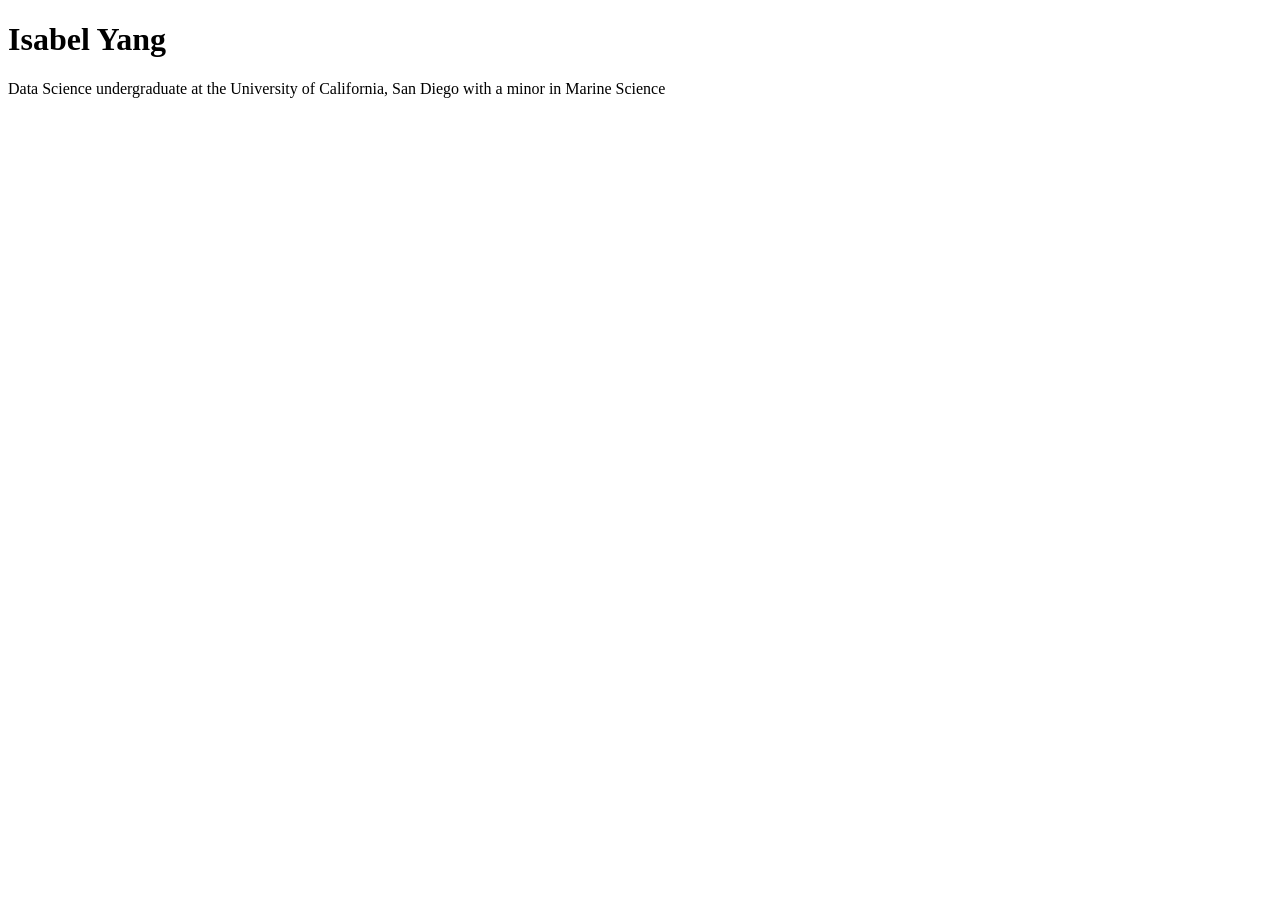
==== index.html @ 8c32e607 "setup initial website" ====
<!DOCTYPE html>
<html lang="en">
<head>
    <meta charset="UTF-8">
    <meta name="viewport" content="width=device-width, initial-scale=1.0">
    <title>Isabel Yang: Personal Site and Portfolio</title>
</head>
<body>
    <h1> Isabel Yang</h1>
    <p> Data Science undergraduate at the University of California, San Diego with a minor in Marine Science </p>
</body>
</html>
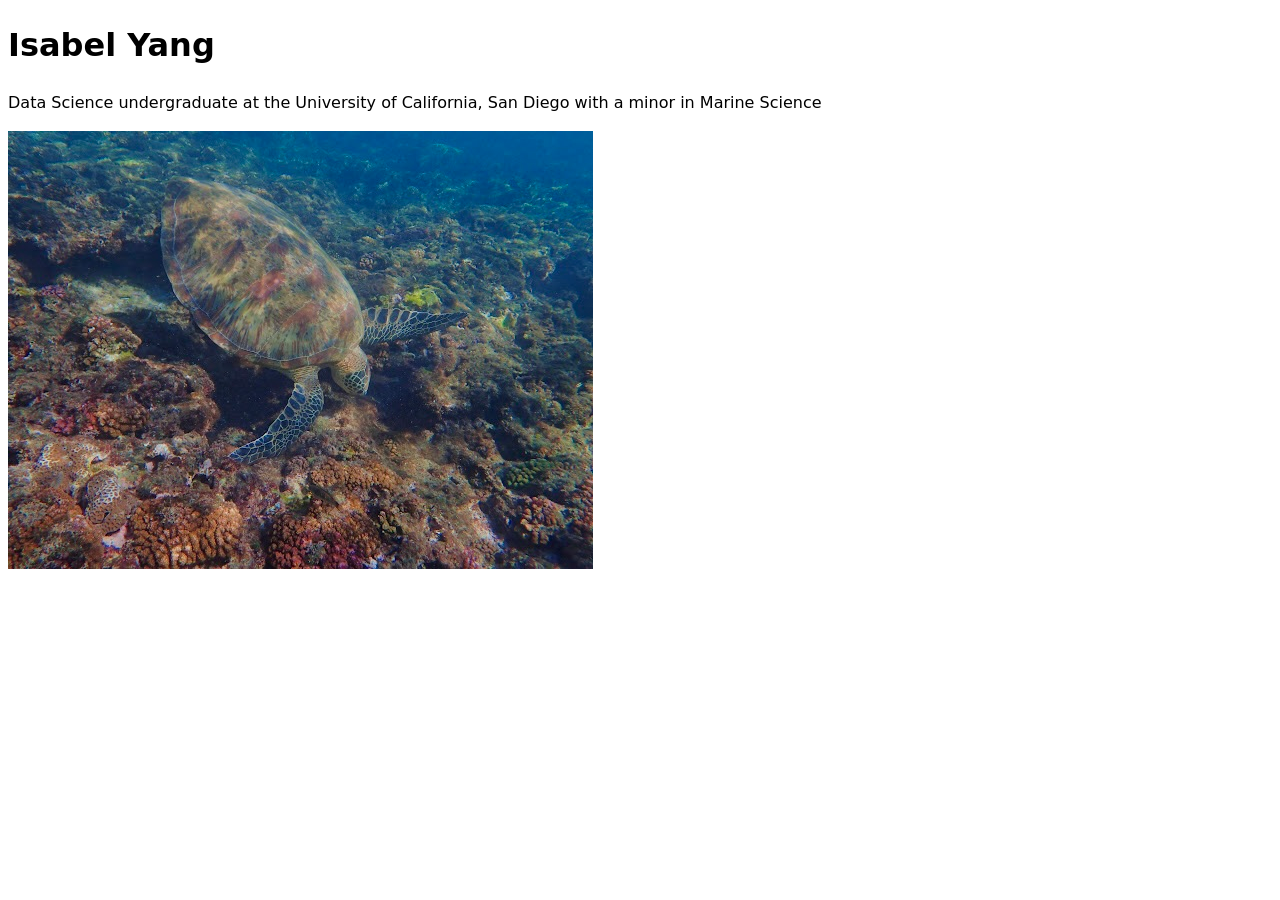
==== commit 5873b816: "added contact and projects pages" ====
--- a/index.html
+++ b/index.html
@@ -4,9 +4,12 @@
     <meta charset="UTF-8">
     <meta name="viewport" content="width=device-width, initial-scale=1.0">
     <title>Isabel Yang: Personal Site and Portfolio</title>
+    <link rel="stylesheet" href="style.css">
 </head>
 <body>
     <h1> Isabel Yang</h1>
     <p> Data Science undergraduate at the University of California, San Diego with a minor in Marine Science </p>
+    <img src="images/turtle.jpg" alt="Image of a turtle I saw while snorkeling">
 </body>
+
 </html>
--- a/style.css
+++ b/style.css
@@ -0,0 +1,6 @@
+body {
+  /* Set line height to 1.5 times the font size
+	   and use the OS’s UI font as the website font
+	 */
+  font: 100%/1.5 system-ui;
+}
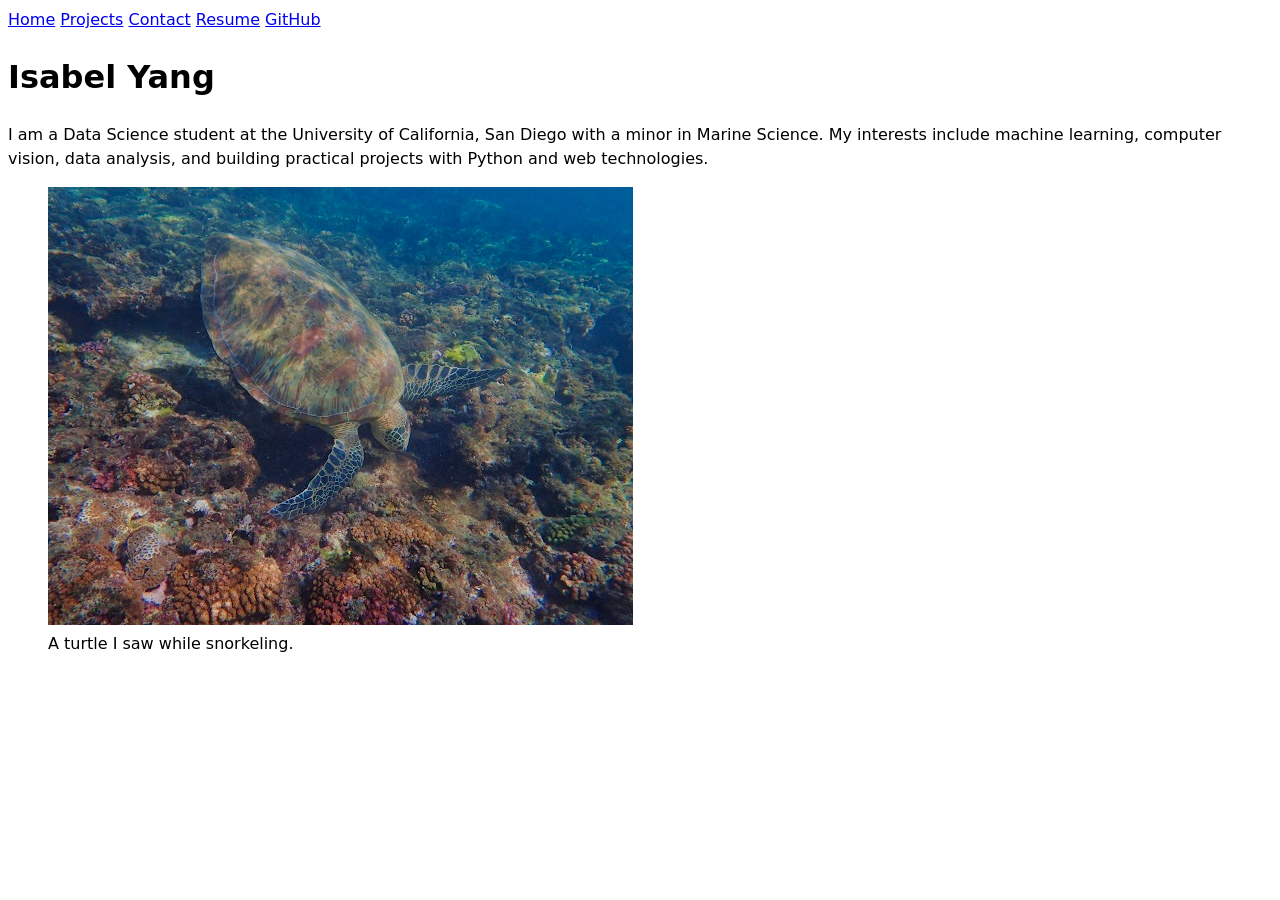
==== commit 79aac394: "minor updates" ====
--- a/index.html
+++ b/index.html
@@ -7,9 +7,25 @@
     <link rel="stylesheet" href="style.css">
 </head>
 <body>
-    <h1> Isabel Yang</h1>
-    <p> Data Science undergraduate at the University of California, San Diego with a minor in Marine Science </p>
-    <img src="images/turtle.jpg" alt="Image of a turtle I saw while snorkeling">
+    <nav>
+        <a href="./">Home</a>
+        <a href="./projects/">Projects</a>
+        <a href="./contact/">Contact</a>
+        <a href="./resume/">Resume</a>
+        <a href="https://github.com/iskabell" target="_blank" rel="noopener noreferrer">GitHub</a>
+    </nav>
+
+    <h1>Isabel Yang</h1>
+
+    <p>
+        I am a Data Science student at the University of California, San Diego with a
+        minor in Marine Science. My interests include machine learning, computer vision,
+        data analysis, and building practical projects with Python and web technologies.
+    </p>
+
+    <figure>
+        <img src="images/turtle.jpg" alt="A turtle I saw while snorkeling">
+        <figcaption>A turtle I saw while snorkeling.</figcaption>
+    </figure>
 </body>
-
 </html>
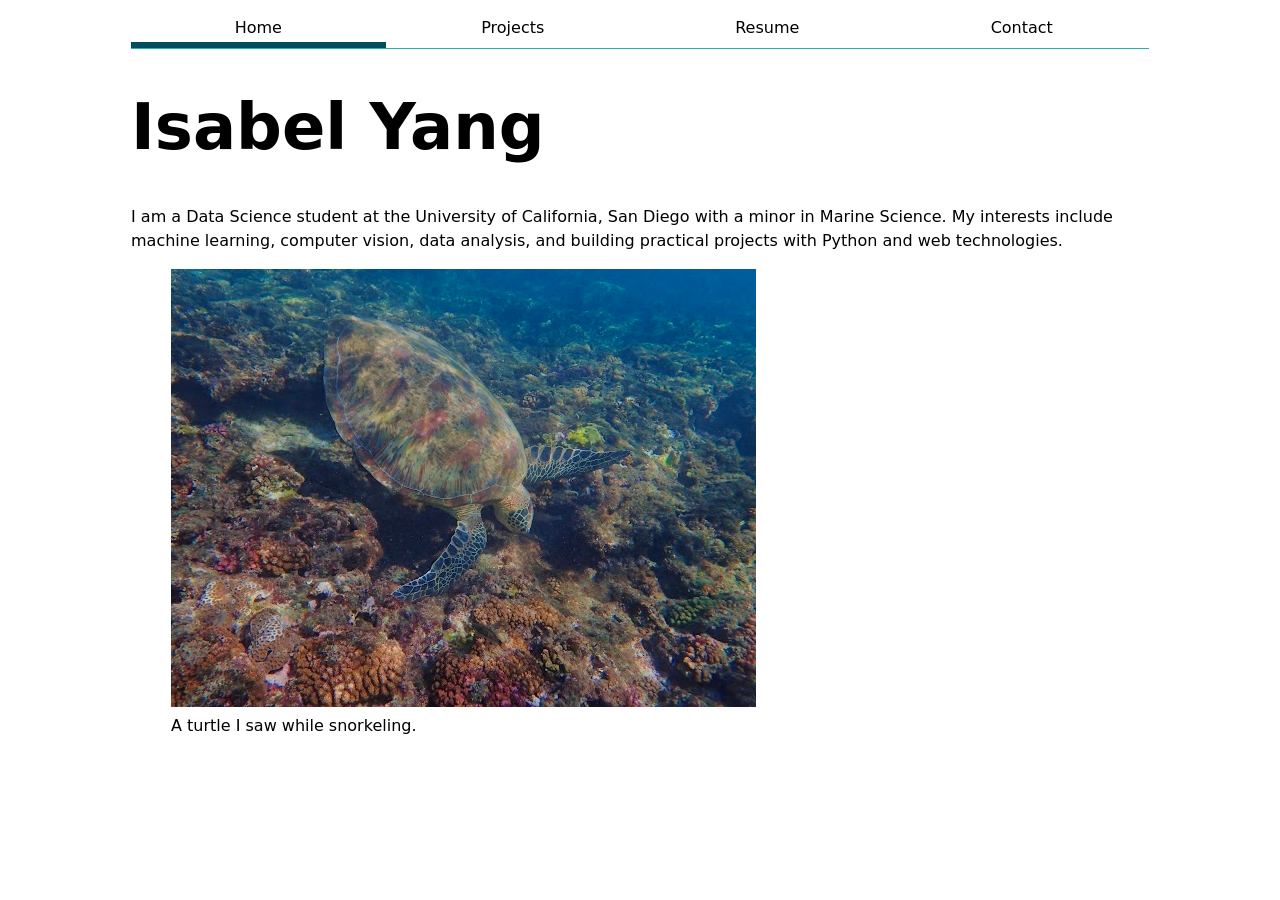
==== commit 74fff774: "updated styling on projects and resume page and added color to the nav bar" ====
--- a/index.html
+++ b/index.html
@@ -8,12 +8,13 @@
 </head>
 <body>
     <nav>
-        <a href="./">Home</a>
-        <a href="./projects/">Projects</a>
-        <a href="./contact/">Contact</a>
-        <a href="./resume/">Resume</a>
-        <a href="https://github.com/iskabell" target="_blank" rel="noopener noreferrer">GitHub</a>
-    </nav>
+        <ul>
+            <li><a href="index.html" class="current">Home</a></li>
+            <li><a href="projects/">Projects</a></li>
+            <li><a href="resume/">Resume</a></li>
+            <li><a href="contact/">Contact</a></li>
+        </ul>
+    </nav>  
 
     <h1>Isabel Yang</h1>
 
--- a/style.css
+++ b/style.css
@@ -1,6 +1,204 @@
+html {
+  --color-accent: #024D60;
+  accent-color: var(--color-accent);
+}
+
 body {
-  /* Set line height to 1.5 times the font size
-	   and use the OS’s UI font as the website font
-	 */
   font: 100%/1.5 system-ui;
+  max-width: 100ch;
+  margin-inline: auto;
+  padding-inline: 1em;
+}
+
+nav {
+  display: flex;
+  margin-bottom: 1.5em;
+  border-bottom: 1px solid #2CACAD;
+}
+
+nav ul,
+nav li {
+  display: contents;
+}
+
+nav a {
+  flex: 1;
+  text-decoration: none;
+  color: inherit;
+  text-align: center;
+  padding: 0.5em;
+}
+
+nav a.current {
+  border-bottom: 0.4em solid #024D60;
+  padding-bottom: 0.1em;
+}
+
+nav a:hover {
+  border-bottom: 0.4em solid #2CACAD;
+  padding-bottom: 0.1em;
+  background-color: #DFF8F7;
+}
+
+input,
+textarea,
+button {
+  font: inherit;
+}
+
+form {
+  display: grid;
+  grid-template-columns: auto 1fr;
+  gap: 1em;
+}
+
+form label {
+  display: grid;
+  grid-template-columns: subgrid;
+  grid-column: 1 / -1;
+  align-items: start;
+}
+
+form input,
+form textarea {
+  width: 100%;
+  box-sizing: border-box;
+}
+
+form button {
+  grid-column: 1 / -1;
+  justify-self: start;
+}
+
+h1,
+h2,
+h3,
+h4,
+h5,
+h6 {
+  line-height: 1.1;
+  text-wrap: balance;
+}
+
+h1 {
+  font-size: 400%;
+}
+
+.projects {
+  display: grid;
+  grid-template-columns: repeat(auto-fill, minmax(15em, 1fr));
+  gap: 1em;
+}
+
+.projects article {
+  display: grid;
+  grid-template-rows: subgrid;
+  grid-row: span 3;
+  gap: 1em;
+}
+
+.projects h2,
+.projects p {
+  margin: 0;
+}
+
+.projects img {
+  width: 100%;
+  height: auto;
+  display: block;
+}
+
+.resume {
+  display: grid;
+  gap: 1.5rem;
+}
+
+.resume-header {
+  padding-block: 0.5rem 1rem;
+  border-bottom: 3px solid #024D60;
+}
+
+.resume-header h1 {
+  margin: 0;
+}
+
+.resume-contact {
+  margin-top: 0.5rem;
+  color: #36525c;
+}
+
+.resume section {
+  background: #f7fbfc;
+  border: 1px solid #d7ecec;
+  border-left: 0.5rem solid #2CACAD;
+  border-radius: 0.5rem;
+  padding: 1rem 1.25rem;
+}
+
+.resume section h2 {
+  margin: 0 0 0.75rem 0;
+  color: #024D60;
+  font-size: 1.4rem;
+}
+
+.resume-entry {
+  margin-bottom: 1rem;
+}
+
+.resume-entry:last-child {
+  margin-bottom: 0;
+}
+
+.resume-entry header {
+  display: flex;
+  justify-content: space-between;
+  align-items: baseline;
+  gap: 1rem;
+  flex-wrap: wrap;
+  margin-bottom: 0.35rem;
+}
+
+.resume-entry h3 {
+  margin: 0;
+  font-size: 1.05rem;
+}
+
+.resume-entry .meta {
+  color: #4d6870;
+  font-size: 0.95rem;
+}
+
+.resume-entry p {
+  margin: 0.35rem 0 0 0;
+}
+
+.resume-entry ul {
+  margin: 0.5rem 0 0 1.2rem;
+  padding: 0;
+}
+
+.resume-entry li + li {
+  margin-top: 0.35rem;
+}
+
+.skills-grid {
+  display: grid;
+  grid-template-columns: repeat(auto-fit, minmax(16rem, 1fr));
+  gap: 0.75rem 1.5rem;
+}
+
+.skills-grid p {
+  margin: 0;
+}
+
+.resume strong {
+  color: black;
+  fot-weight: 700;
+}
+
+@media (max-width: 700px) {
+  .resume-entry header {
+    flex-direction: column;
+    gap: 0.2rem;
+  }
 }
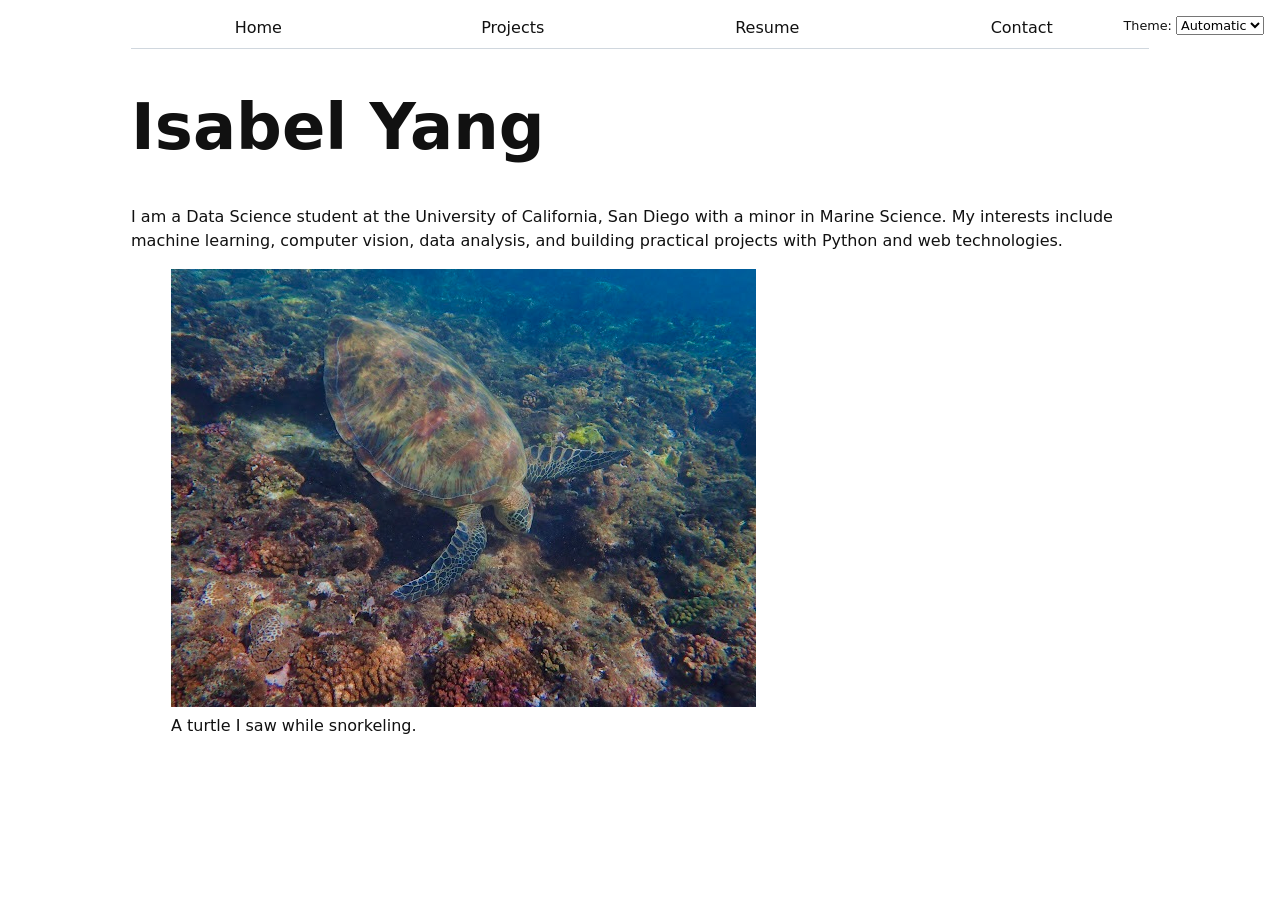
==== commit 2ee2ff88: "added dark mode and updated contact form" ====
--- a/index.html
+++ b/index.html
@@ -5,16 +5,17 @@
     <meta name="viewport" content="width=device-width, initial-scale=1.0">
     <title>Isabel Yang: Personal Site and Portfolio</title>
     <link rel="stylesheet" href="style.css">
+    <script src="global.js" type="module"></script>
 </head>
 <body>
-    <nav>
+    <!-- <nav>
         <ul>
-            <li><a href="index.html" class="current">Home</a></li>
+            <li><a href="index.html">Home</a></li>
             <li><a href="projects/">Projects</a></li>
             <li><a href="resume/">Resume</a></li>
             <li><a href="contact/">Contact</a></li>
         </ul>
-    </nav>  
+    </nav>   -->
 
     <h1>Isabel Yang</h1>
 
--- a/style.css
+++ b/style.css
@@ -1,6 +1,30 @@
 html {
   --color-accent: #024D60;
+  --color-accent-light: #2CACAD;
+  --text-color: #111;
+  --background-color: #ffffff;
+  --border-color: #d0d7de;
+  --nav-border-color: #d0d7de;
+  --section-background: #f3f4f6;
+  --muted-text: #555;
+  --meta-text: #666;
+  --heading-color: #1ea7c6;
+
   accent-color: var(--color-accent);
+  color-scheme: light;
+}
+
+html[data-theme="dark"] {
+  --text-color: #f5f5f5;
+  --background-color: #0b0b0b;
+  --border-color: #444;
+  --nav-border-color: #444;
+  --section-background: #1e1e1e;
+  --muted-text: #b8b8b8;
+  --meta-text: #b0b0b0;
+  --heading-color: #66d9ff;
+
+  color-scheme: dark;
 }
 
 body {
@@ -8,12 +32,14 @@
   max-width: 100ch;
   margin-inline: auto;
   padding-inline: 1em;
+  color: var(--text-color);
+  background-color: var(--background-color);
 }
 
 nav {
   display: flex;
   margin-bottom: 1.5em;
-  border-bottom: 1px solid #2CACAD;
+  border-bottom: 1px solid var(--nav-border-color);
 }
 
 nav ul,
@@ -30,19 +56,29 @@
 }
 
 nav a.current {
-  border-bottom: 0.4em solid #024D60;
+  border-bottom: 0.4em solid var(--color-accent);
   padding-bottom: 0.1em;
 }
 
 nav a:hover {
-  border-bottom: 0.4em solid #2CACAD;
+  border-bottom: 0.4em solid var(--color-accent-light);
   padding-bottom: 0.1em;
-  background-color: #DFF8F7;
+  background-color: color-mix(in oklch, var(--color-accent), canvas 85%);
+}
+
+.color-scheme {
+  position: absolute;
+  top: 1rem;
+  right: 1rem;
+  font-size: 80%;
+  color: var(--text-color);
+  background: var(--background-color);
 }
 
 input,
 textarea,
-button {
+button,
+select {
   font: inherit;
 }
 
@@ -115,7 +151,7 @@
 
 .resume-header {
   padding-block: 0.5rem 1rem;
-  border-bottom: 3px solid #024D60;
+  border-bottom: 3px solid var(--color-accent);
 }
 
 .resume-header h1 {
@@ -124,20 +160,20 @@
 
 .resume-contact {
   margin-top: 0.5rem;
-  color: #36525c;
+  color: var(--muted-text);
 }
 
 .resume section {
-  background: #f7fbfc;
-  border: 1px solid #d7ecec;
-  border-left: 0.5rem solid #2CACAD;
+  background: var(--section-background);
+  border: 1px solid var(--border-color);
+  border-left: 0.5rem solid var(--color-accent-light);
   border-radius: 0.5rem;
   padding: 1rem 1.25rem;
 }
 
 .resume section h2 {
   margin: 0 0 0.75rem 0;
-  color: #024D60;
+  color: var(--heading-color);
   font-size: 1.4rem;
 }
 
@@ -164,7 +200,7 @@
 }
 
 .resume-entry .meta {
-  color: #4d6870;
+  color: var(--meta-text);
   font-size: 0.95rem;
 }
 
@@ -192,8 +228,8 @@
 }
 
 .resume strong {
-  color: black;
-  fot-weight: 700;
+  color: inherit;
+  font-weight: 700;
 }
 
 @media (max-width: 700px) {
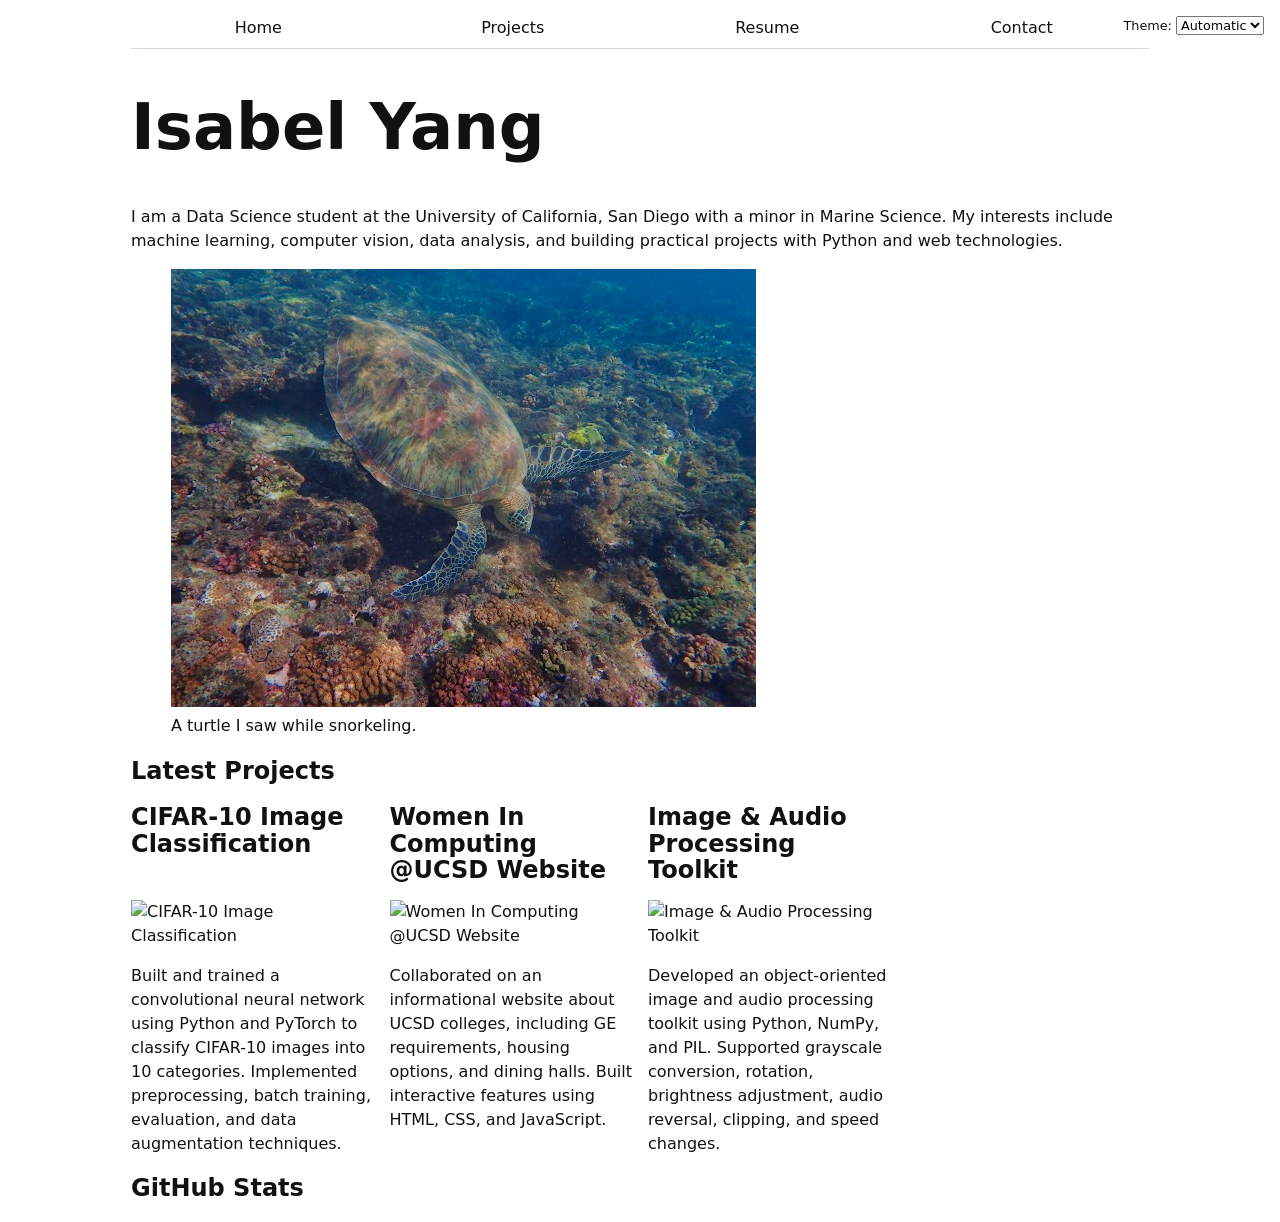
==== commit 97cef0cc: "finished lab 4" ====
--- a/index.html
+++ b/index.html
@@ -6,6 +6,7 @@
     <title>Isabel Yang: Personal Site and Portfolio</title>
     <link rel="stylesheet" href="style.css">
     <script src="global.js" type="module"></script>
+    <script src="index.js" type="module" defer></script>
 </head>
 <body>
     <!-- <nav>
@@ -29,5 +30,13 @@
         <img src="images/turtle.jpg" alt="A turtle I saw while snorkeling">
         <figcaption>A turtle I saw while snorkeling.</figcaption>
     </figure>
+
+    <h2>Latest Projects</h2>
+
+    <div class="projects"></div>
+
+    <h2>GitHub Stats</h2>
+    
+    <div id="profile-stats"></div>
 </body>
 </html>
--- a/style.css
+++ b/style.css
@@ -237,4 +237,25 @@
     flex-direction: column;
     gap: 0.2rem;
   }
+}
+
+#profile-stats dl {
+  display: grid;
+  grid-template-columns: repeat(4, 1fr);
+  gap: 0.5rem 2rem;
+  margin: 0;
+}
+
+#profile-stats dt {
+  grid-row: 1;
+  color: var(--muted-text);
+  font-size: 0.75rem;
+  font-weight: 700;
+  text-transform: uppercase;
+}
+
+#profile-stats dd {
+  grid-row: 2;
+  margin: 0;
+  font-size: 1.75rem;
 }
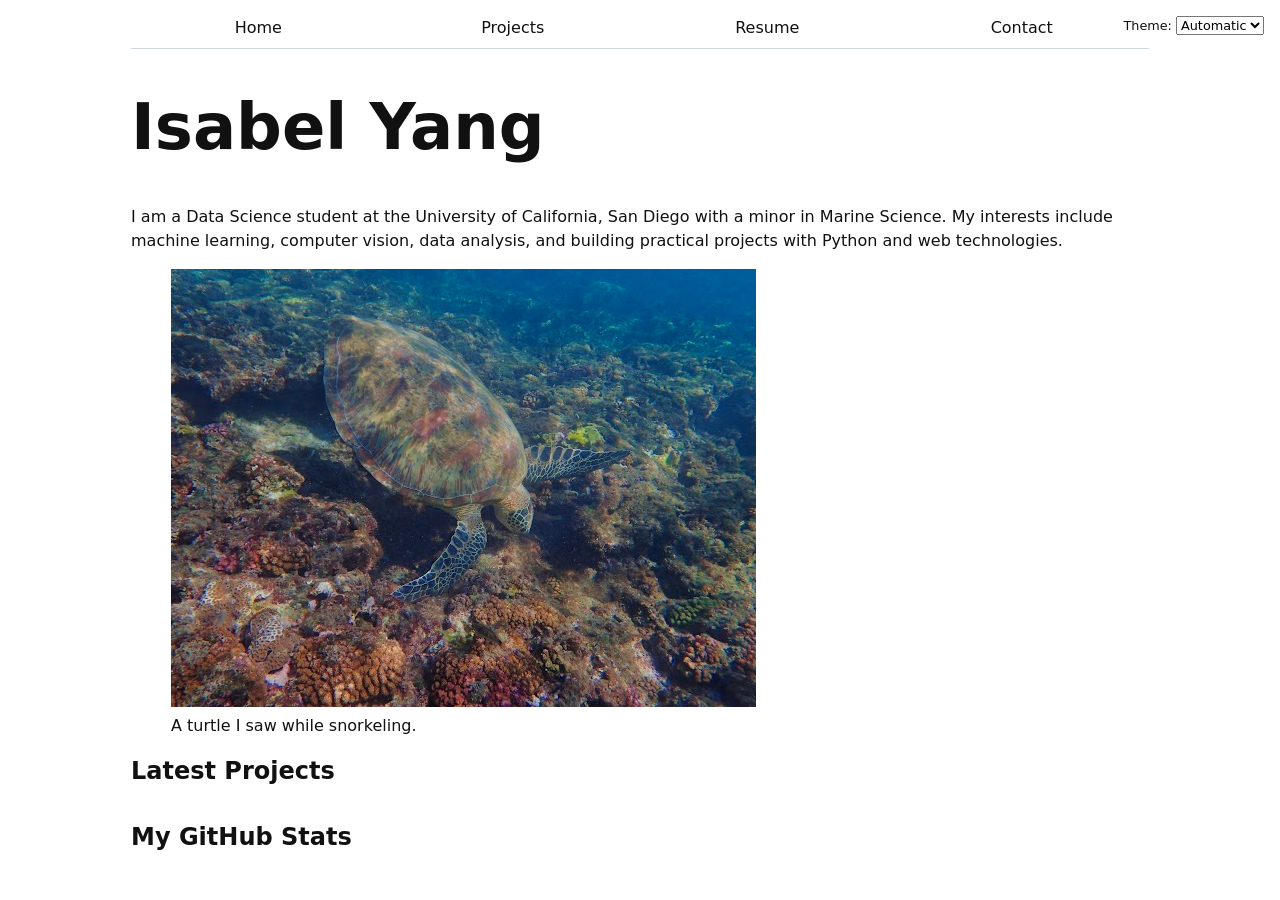
==== commit 2f22bd18: "Update index.html" ====
--- a/index.html
+++ b/index.html
@@ -35,8 +35,8 @@
 
     <div class="projects"></div>
 
-    <h2>GitHub Stats</h2>
-    
+    <h2>My GitHub Stats</h2>
+
     <div id="profile-stats"></div>
 </body>
 </html>
